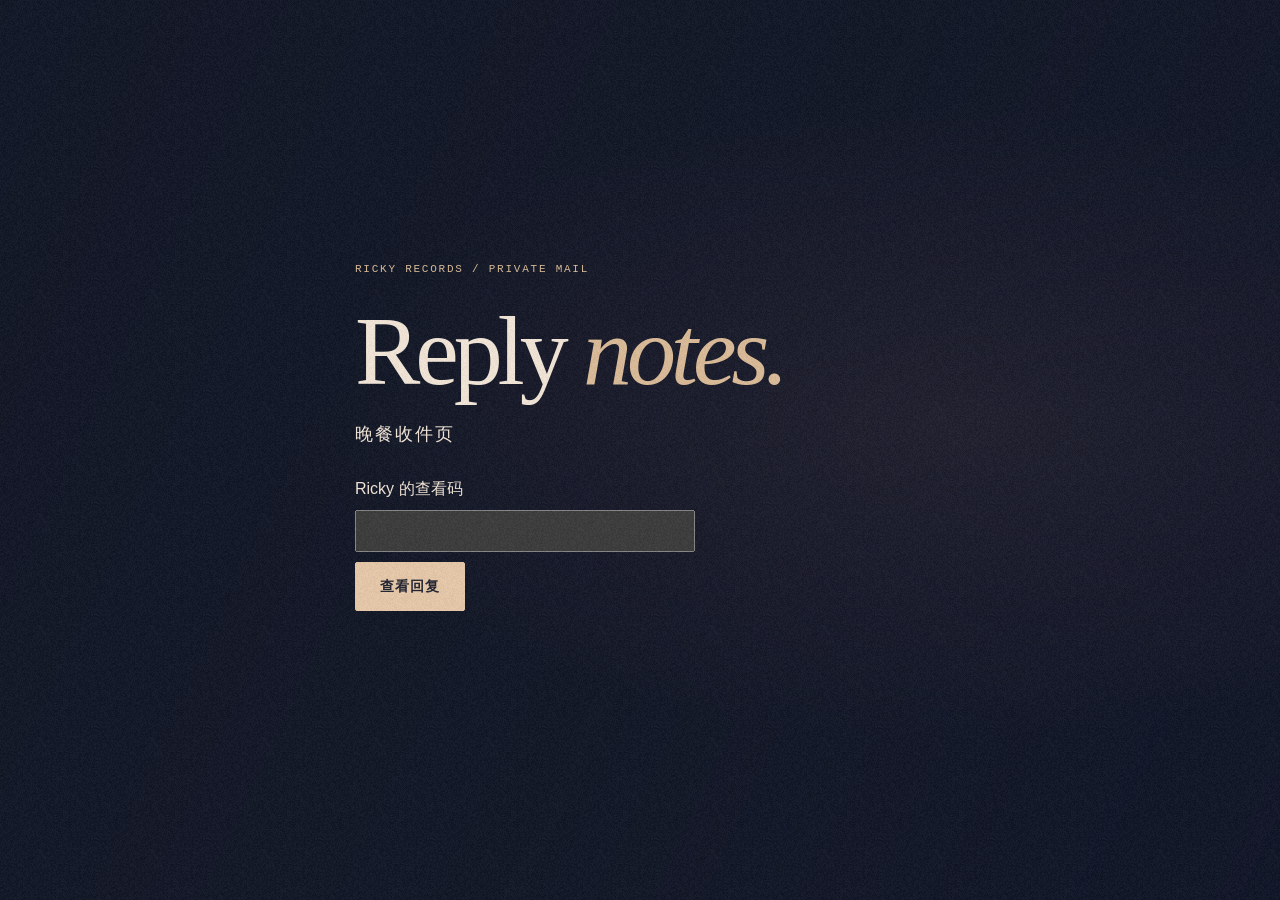
==== inbox.html @ dfeb4239 "Receive explicit dinner replies in a private Ricky inbox" ====
<!doctype html>
<html lang="zh-CN"><head><meta charset="utf-8"><meta name="viewport" content="width=device-width, initial-scale=1, viewport-fit=cover"><meta name="referrer" content="no-referrer"><meta name="robots" content="noindex,nofollow"><title>Ricky · 晚餐收件页</title><link rel="icon" href="assets/favicon.svg"><link rel="stylesheet" href="css/style.css?v=reply2"><script defer src="js/config.js?v=reply2"></script><script defer src="js/inbox.js?v=reply2"></script></head>
<body><main class="frame"><section class="mailbox"><p class="eyebrow">RICKY RECORDS / PRIVATE MAIL</p><h1>Reply <em>notes.</em></h1><p class="subtitle">晚餐收件页</p>
<form id="login"><label for="mailKey">Ricky 的查看码</label><input id="mailKey" type="password" autocomplete="current-password" required><button class="primary-btn">查看回复</button></form>
<p id="mailStatus" role="status"></p><dl id="mailDetails" hidden></dl><button id="reloadMail" class="secondary-btn" hidden>刷新回复</button>
</section></main></body></html>
---- css/style.css ----
:root {
  --night:#111626; --cream:#f3e6d8; --gold:#d0a985; --rose:#d9adab;
  --ink:#272633; --text:var(--cream); --accent:#dbbc98; --quiet:#b1acb2;
  --rule:rgba(211,188,160,.25); --ease:cubic-bezier(.22,.74,.23,1);
  --serif:Baskerville,"Iowan Old Style","Times New Roman",Georgia,serif;
  --mono:"SFMono-Regular",Consolas,"Liberation Mono",monospace;
  font-family:-apple-system,BlinkMacSystemFont,"PingFang SC","Microsoft Yahei",sans-serif;
  color-scheme:dark;
}
* {box-sizing:border-box}
[hidden] {display:none!important}
body {margin:0; min-height:100vh; min-height:100svh; display:flex; flex-direction:column; color:var(--text); background:var(--night); transition:background-color .85s,color .5s; -webkit-text-size-adjust:100%}
body:before {content:""; position:fixed; inset:0; pointer-events:none; z-index:-1; background:radial-gradient(ellipse at 74% 47%,#55404738,transparent 47%),linear-gradient(115deg,#0a112022,transparent 55%,#0a102840)}
body:after,.sleeve:after,.paper:after {content:""; position:absolute; inset:0; pointer-events:none; background-image:url('../assets/grain.png'); opacity:.09}
body:after {position:fixed; z-index:3; opacity:.042}
.sky {position:fixed; inset:0; z-index:-1; pointer-events:none; background:url('../assets/sky.svg') center / 1100px auto repeat; opacity:.68; transition:opacity .7s}
.symbols {position:absolute;width:0;height:0;overflow:hidden}
h1,h2,p,figure {margin:0}
h1,h2,.brand,.headline,.cover-title,.ticket-heading {font-family:var(--serif);font-weight:400}
button,a,input {font:inherit; -webkit-tap-highlight-color:transparent}
button,a {touch-action:manipulation}
button {cursor:pointer; color:inherit; background:none; border:0}
a {color:inherit;text-decoration:none}
a:focus-visible,button:focus-visible,input:focus-visible {outline:2px solid currentColor; outline-offset:4px}
h1:focus,h2:focus {outline:none}
.frame {width:min(88%,1440px);margin-inline:auto}
.mono,.eyebrow,.ticket-info small {font-family:var(--mono);font-weight:400;font-variant-numeric:tabular-nums}
.site-header {height:88px;flex:none;display:flex;align-items:center;justify-content:space-between;border-bottom:1px solid var(--rule);padding-top:env(safe-area-inset-top)}
.brand {display:inline-flex;align-items:center;gap:12px;font-size:26px;letter-spacing:-.055em;min-height:46px}
.brand svg {width:36px;height:36px;color:var(--accent)}
.brand i {font-weight:400}
.utility {display:flex;align-items:center;gap:22px}
.catalog,.sound {font-size:10px;letter-spacing:.14em}
.catalog {color:var(--quiet)}
.sound {display:flex;align-items:center;gap:10px;min-height:44px;padding:0 0 0 22px;position:relative}
.sound:before {content:"";position:absolute;left:0;height:15px;border-left:1px solid var(--rule)}
.meter {display:inline-flex;align-items:center;gap:2px;height:16px;color:var(--accent)}
.meter b {width:2px;height:6px;background:currentColor}
.meter b:nth-child(2){height:11px}.meter b:nth-child(3){height:15px}.meter b:nth-child(4){height:9px}
.sound[aria-pressed="true"] b {animation:meter .8s ease-in-out infinite alternate}
.sound[aria-pressed="true"] b:nth-child(even){animation-delay:-.4s}
@keyframes meter {from{transform:scaleY(.4)}to{transform:scaleY(1)}}
main {flex:1;display:flex;align-items:center}
.scene {width:100%;padding:clamp(40px,6vh,86px) 0;min-width:0}
.scene.active:not(#intro),body.has-entered #intro.active {animation:enter .65s var(--ease) both}
@keyframes enter {from{opacity:0;transform:translateY(9px)}to{opacity:1;transform:none}}
.intro-layout {display:grid;grid-template-columns:.88fr 1.12fr;gap:1%;align-items:center}
.intro-copy {position:relative;z-index:2;padding:4px 0 10px}
.eyebrow {display:flex;align-items:center;gap:12px;font-size:11px;line-height:1.5;letter-spacing:.16em;color:var(--accent)}
.rule {width:35px;height:1px;background:currentColor}
.slash {opacity:.58}
h1 {font-size:clamp(71px,7vw,112px);line-height:.94;letter-spacing:-.052em;margin:28px 0 22px}
h1 em,.headline em {color:var(--accent);font-weight:400}
.hero-chinese,.subtitle {font-family:"Songti SC","Noto Serif CJK SC","STSong",serif;letter-spacing:.11em;font-size:clamp(16px,1.38vw,22px);line-height:1.8}
.play-row {margin-top:34px;display:flex;align-items:center;gap:17px}
.primary-btn,.secondary-btn {display:inline-flex;align-items:center;justify-content:center;min-height:48px;border-radius:2px;padding:13px 24px;font-size:14px;letter-spacing:.08em;line-height:1.5;transition:transform .22s,background .22s}
.primary-btn {background:#e6c9a9;color:#222331;border:1px solid #e6c9a9;font-weight:600}
.secondary-btn {border:1px solid var(--rule);color:var(--text)}
.play-icon {width:0;height:0;border-left:9px solid currentColor;border-top:5px solid transparent;border-bottom:5px solid transparent;margin-right:13px}
.duration,.fine,.save-tip,.flip-hint {font-size:12px;color:var(--quiet);line-height:1.7}
.duration {letter-spacing:.06em}
.skip {position:absolute;bottom:-34px;font-size:13px;min-height:44px;text-decoration:underline}
.pressing {width:100%;max-width:760px;justify-self:end;position:relative;min-width:0}
.assembly {width:100%;aspect-ratio:1.48;position:relative;isolation:isolate}
.assembly:before {content:"";position:absolute;inset:20% 6% -5% 4%;background:radial-gradient(ellipse,#02040acc,transparent 68%);transform:rotate(-8deg);filter:blur(10px)}
.sleeve {position:absolute;top:6%;left:2.6%;width:62.5%;aspect-ratio:1;transform:rotate(-7deg);background:#22202b url('../assets/sleeve.svg') center/cover;border:1px solid #b79a855c;box-shadow:2px 3px 0 #332d31,4px 4px 1px #0b0d16,8px 14px 21px #05071080;pointer-events:none;color:#eedbc4}
.cover-frame {position:absolute;inset:3.2%;border:1px solid #cfac8c70;box-shadow:inset 0 0 0 3px #1d1c2680}
.cover-top,.cover-bottom {position:absolute;left:7%;right:7%;display:flex;justify-content:space-between;letter-spacing:.13em;font-size:clamp(6px,.56vw,9px);line-height:1}
.cover-top {top:7%}.cover-bottom {bottom:6.4%}
.cover-title {position:absolute;top:12%;left:7%;font-size:clamp(27px,3.1vw,51px);line-height:.89;letter-spacing:-.055em;text-shadow:0 1px 10px #141322b0}
.cover-title i {font-weight:400}
.record {position:absolute;top:6.8%;right:1.7%;width:61%;aspect-ratio:1;padding:0;border-radius:50%;box-shadow:4px 12px 16px #04060c90,inset 0 0 0 1px #b1a496;transition:transform 1.25s var(--ease);background:#13151c}
.vinyl,.rings {position:absolute;inset:0;border-radius:50%;display:grid;place-items:center}
.vinyl {overflow:hidden;border:1px solid #aca6a088;background:repeating-radial-gradient(circle,#10121b 0px,#2e303a .85px,#151720 1.8px,#1a1d27 2.9px);animation:spin 4s linear infinite paused}
.vinyl:before {content:"";position:absolute;inset:0;border-radius:50%;background:conic-gradient(from -25deg,#0d101744 0deg,#bdb6aa69 35deg,#87899132 50deg,transparent 64deg,#01020a88 90deg,#8d879530 125deg,#29273320 151deg,#0002 174deg,#a49eab66 205deg,#c7af9460 214deg,transparent 235deg,#02030a88 260deg,#66677737 300deg,transparent 330deg)}
.rings {inset:4.5%;border:2px solid #15151b80;box-shadow:inset 0 0 0 1px #d8c6ae24}
.rings:before,.rings:after {content:"";position:absolute;inset:8%;border:2px solid #070a1080;border-radius:50%;box-shadow:0 0 0 1px #ccbca231}
.rings:after {inset:18%}
.label {position:relative;width:34%;aspect-ratio:1;display:flex;align-items:center;justify-content:space-evenly;flex-direction:column;border-radius:50%;background:repeating-radial-gradient(circle,transparent 0 5px,#33272b0d 6px),#b8948a;color:#322832;box-shadow:0 0 0 7px #17171e,0 0 0 8px #7e7777}
.label:after {content:"";position:absolute;width:5%;aspect-ratio:1;border-radius:50%;background:#171821;top:48%}
.label b,.label small {font:7px var(--mono);letter-spacing:.14em}.label i {font:italic clamp(12px,1.5vw,24px) var(--serif);transform:translateY(45%)}
.tonearm {position:absolute;right:-1%;top:-.6%;width:12.6%;height:auto;transform:rotate(-12deg);transform-origin:72.5% 10%;filter:drop-shadow(2px 3px 2px #05060ba8);transition:transform .8s var(--ease);pointer-events:none}
@keyframes spin {to{transform:rotate(360deg)}}
.starting .vinyl {animation-play-state:running}.starting .record {transform:translateX(2%)}
.starting .tonearm {transform:rotate(17deg)}
.starting .intro-copy h1,.starting .hero-chinese {opacity:0;transform:translateY(-8px);transition:.85s .25s}
.starting .assembly {filter:drop-shadow(0 0 22px #ae815d23);transition:filter .8s}
.art-caption {margin:4.4% 3% 0 6%;border-top:1px solid var(--rule);display:flex;align-items:center;justify-content:space-between;padding-top:11px;color:var(--quiet);font-size:10px;letter-spacing:.12em}
.art-caption b {font-weight:400;padding:0 8px}.art-caption span:first-child {color:var(--accent)}.pin {display:inline-block;background:currentColor;width:5px;height:5px;border-radius:50%;vertical-align:middle;margin-right:8px}
.secret {position:absolute;left:0;right:0;top:100%;text-align:center;font:italic 15px/1.8 var(--serif);color:var(--accent);padding-top:6px}
.secret:not(:empty):before {content:"✧";margin-right:8px;animation:glint 1.4s ease both}
@keyframes glint {0%{opacity:0}45%{text-shadow:0 0 14px #ffe4aa}100%{opacity:1}}
footer.frame {padding-top:10px;padding-bottom:max(18px,env(safe-area-inset-bottom))}
.footer-rule,.colophon {display:flex;align-items:center;justify-content:space-between;color:var(--quiet);font-size:9px;letter-spacing:.17em}
.footer-rule {gap:14px}.footer-rule:after {content:"";height:1px;background:var(--rule);flex:1;order:1}.footer-rule span:last-child {order:2}
.tracks {display:grid;grid-template-columns:repeat(6,minmax(0,1fr));gap:12px;margin:12px 0 20px}
.tracks button {display:flex;align-items:center;gap:11px;text-align:left;min-height:46px;padding:6px 0;font:17px var(--serif);color:var(--quiet)}
.tracks button:disabled {cursor:default;color:var(--quiet);opacity:.82}
.tracks button span {font:10px var(--mono);letter-spacing:.05em}
.tracks button[aria-current="step"] {color:var(--accent)}.tracks button[aria-current="step"] span:before {content:"";display:inline-block;border-left:5px solid currentColor;border-block:3px solid transparent;margin-right:7px}
.colophon {padding-top:16px;border-top:1px solid var(--rule);font-size:8px}.colophon svg {width:11px;height:11px;color:var(--accent)}
body[data-act="1"],body[data-act="2"],body[data-act="5"][data-answer="yes"] {--text:#322b30;--accent:#855b4d;--quiet:#6d5d5f;--rule:#64514742;background-color:#ddd0be;color-scheme:light}
body[data-act="1"] .sky,body[data-act="2"] .sky {opacity:.08}
body[data-act="2"] {background-color:#e3d4c7}
body[data-act="4"],body[data-act="5"] {background-color:#251e2a}
body[data-act="5"][data-answer="yes"] {background-color:#e1c3b6}
body[data-act="5"][data-answer="yes"]:before {background:radial-gradient(ellipse at 21% 22%,#f6dfb9,transparent 72%)}
body[data-act="1"] .primary-btn,body[data-act="2"] .primary-btn,body[data-act="5"][data-answer="yes"] .primary-btn {background:#392f36;color:#f6eadc;border-color:#392f36}
.letter-layout {width:min(100%,600px);margin:auto}
.paper {position:relative;isolation:isolate;background:linear-gradient(120deg,#f8efe0,#ecdec9 79%,#f3e7d5);padding:30px clamp(28px,5vw,62px);color:#403339;border:1px solid #b49e853d;box-shadow:2px 4px 0 -1px #f5e9d6,3px 5px 0 -1px #bca990,0 14px 36px #4a38331a}
.paper:after {opacity:.09;z-index:-1}
.printline {display:flex;justify-content:space-between;gap:12px;font-size:9px;letter-spacing:.12em;color:#806d61;border-bottom:1px solid #ad998366;padding-bottom:14px}
.paper-salutation,.signature {font:italic 26px/1.1 var(--serif);color:#815c56}
.paper-salutation {margin:24px 0 12px}
.paper h2 {font:500 clamp(21px,2vw,30px)/1.6 "Songti SC",serif;margin-bottom:13px}
.lyrics-lines {font-family:"Songti SC","STSong",serif;font-size:16px;line-height:1.8;letter-spacing:.04em;overflow-wrap:anywhere}
.stanza {margin-top:9px}
.paper-last {margin-top:20px;display:flex;align-items:end;justify-content:space-between}
.signature {font-size:20px;overflow-wrap:anywhere}.signature em {font-size:29px}.stamp {width:44px;height:44px;color:#ad8d78;flex:none}
#lyrics.active .line {animation:line-in .62s both;animation-delay:var(--delay,0s)}
#lyrics.revealed .line {animation:none}
@keyframes line-in {from{opacity:0;transform:translateY(4px)}to{opacity:1;transform:none}}
.scene-actions,.ending-actions,.choices {display:flex;justify-content:center;align-items:center;flex-wrap:wrap;gap:14px;margin-top:24px}
.subtle,.skip {font-size:13px;color:var(--quiet);min-height:44px;padding:8px 10px;text-underline-offset:4px;text-decoration:underline;text-decoration-color:var(--rule)}
.center-layout {width:min(100%,860px);margin:auto;text-align:center}
.center-layout .eyebrow {justify-content:center;margin-bottom:15px}
.headline {font-size:clamp(52px,5.6vw,88px);letter-spacing:-.052em;line-height:1}
.center-layout .subtitle {margin:17px 0 22px}
.ticket-wrap {display:block;perspective:1400px;position:relative;padding:0;width:min(100%,690px);margin:35px auto 0;text-align:left;color:#392d32}
.ticket-flipper {display:grid;transform-style:preserve-3d;transition:transform .7s var(--ease)}
.ticket-wrap[aria-pressed="true"] .ticket-flipper {transform:rotateY(180deg)}
.ticket-face {grid-area:1/1;backface-visibility:hidden;-webkit-backface-visibility:hidden;border:1px solid #b7a38e;background:#f1e3cb;box-shadow:0 12px 22px #56423420}
.ticket-front {display:grid;grid-template-columns:27% 1fr 15%;min-height:228px}
.ticket-picture {background:#28232a url('../assets/sleeve.svg') center/cover;display:flex;align-items:start;padding:16px;line-height:.89;color:#f3e6d8}
.ticket-picture i {font:italic 30px/.88 var(--serif)}
.ticket-body {padding:21px;display:flex;flex-direction:column;justify-content:center;gap:17px}
.ticket-kicker {font-size:10px;letter-spacing:.16em;color:#7a6056}
.ticket-info {display:grid;grid-template-columns:1fr 1fr;gap:17px 16px;overflow-wrap:anywhere}
.ticket-info small {display:block;font-size:9px;color:#705b54;letter-spacing:.05em;margin-bottom:4px}
.ticket-info strong {font-weight:500;font-size:15px;line-height:1.6}
.ticket-stub {border-left:1px dashed #aa9282;display:flex;align-items:center;justify-content:center;flex-direction:column;gap:12px;font-size:10px;letter-spacing:.06em}
.barcode {width:55%;height:50px;background:repeating-linear-gradient(90deg,#453941 0 1px,transparent 1px 3px,#453941 3px 5px,transparent 5px 7px,#453941 7px 8px,transparent 8px 11px)}
.ticket-reverse {transform:rotateY(180deg);display:flex;flex-direction:column;align-items:center;justify-content:center;gap:12px;text-align:center;padding:18px;background:#352c34;color:#efdfc7}
.ticket-reverse svg {width:20px;height:20px;color:#c49e7c}
.ticket-reverse i {font:italic clamp(22px,3vw,36px)/1.1 var(--serif)}.ticket-reverse span {font-size:14px}.ticket-reverse small {font-size:9px;letter-spacing:.16em}
.flip-hint {margin-top:15px}
fieldset {border:0;margin:22px auto 0;padding:0}legend,#alternateWrap {font-size:14px}#candidateList {display:flex;gap:8px;justify-content:center;flex-wrap:wrap;margin-top:8px}
#candidateList button {padding:8px 15px;min-height:44px;border:1px solid var(--rule);border-radius:2px}#candidateList button[aria-pressed="true"] {background:#42353a;color:#ffead3}
.choice-mark {position:relative;display:grid;place-items:center;margin:20px auto 22px;width:85px;height:50px;color:#c4a080}.choice-mark:before,.choice-mark:after {content:"";position:absolute;inset:12px 0;border:1px solid #c4a08066;border-radius:50%;transform:rotate(-17deg)}.choice-mark:after {transform:rotate(17deg)}.choice-mark svg {width:26px;height:26px}
.choices {margin-bottom:14px}.choices>button {min-width:130px}
.accepting .choice-mark svg {animation:glint .7s both;filter:drop-shadow(0 0 10px #d9adab)}
body:has(.accepting){background-color:#49323c}
.ending-card {max-width:580px;margin:22px auto 8px;box-shadow:0 8px 22px #3f302629}
.ending-card img {width:100%;height:auto;display:block}
.ending-actions {margin-top:18px}
.copy-status:not(:empty) {margin:12px auto 0;max-width:38em;font-size:14px;line-height:1.7;user-select:all}
.fine {margin-top:12px}
.closing-quote {margin-top:25px;font:20px/1.25 var(--serif)}.closing-quote p {font:13px/1.8 "Songti SC",serif;margin-top:10px}
#alternateWrap {display:grid;gap:9px;justify-items:center;margin:24px auto}
input[type="date"] {border:1px solid var(--rule);background:transparent;color:inherit;border-radius:2px;padding:10px;min-height:44px;max-width:100%}
.toast {position:fixed;z-index:5;bottom:max(20px,env(safe-area-inset-bottom));left:50%;transform:translate(-50%,10px);opacity:0;pointer-events:none;background:#292631;color:#f4e6d6;border:1px solid #a5887080;padding:12px 16px;font-size:14px;transition:.2s;width:max-content;max-width:90vw;text-align:center}
.toast.show {transform:translate(-50%,0);opacity:1}
@media(hover:hover){.primary-btn:hover,.secondary-btn:hover {transform:translateY(-2px)}.subtle:hover,.skip:hover,.tracks button:enabled:hover,.sound:hover {color:var(--accent)}}
@media(min-width:801px){#intro {padding-block:clamp(48px,7vh,110px)}}
@media(max-width:800px){
  .frame {width:89%}.site-header {height:69px}.brand {font-size:24px}.brand svg {width:30px;height:30px}
  .intro-layout {grid-template-columns:.92fr 1.08fr}.intro-copy h1 {font-size:clamp(53px,8vw,68px)}
  .art-caption {font-size:8px}.duration {font-size:10px}.play-row {gap:9px}
  .tracks {gap:5px}.tracks button {font-size:15px;gap:7px}
}
@media(max-width:620px){
  .frame {width:calc(100% - 42px - env(safe-area-inset-left) - env(safe-area-inset-right))}
  .site-header {height:calc(61px + env(safe-area-inset-top))}.brand{gap:8px;font-size:22px}.brand svg{width:28px;height:28px}
  .catalog {display:none}.sound {padding:0;font-size:9px}.sound:before{display:none}
  #intro {padding:20px 0 23px}
  .intro-layout {grid-template-columns:1fr;gap:17px}
  .pressing {grid-area:1/1;width:min(96%,400px);justify-self:center}
  .assembly {aspect-ratio:1.56}.sleeve{width:59%;left:4%}.record{width:58%;right:4%}.tonearm{right:1%}
  .cover-title {font-size:clamp(22px,6.1vw,32px)}.cover-top,.cover-bottom{font-size:5.5px}.art-caption {margin:4% 5% 0;padding-top:7px;font-size:8px}
  .intro-copy {padding:2px 0 0}.eyebrow {font-size:10px;gap:8px}.rule{width:22px}
  .intro-copy h1 {font-size:clamp(55px,13.5vw,78px);line-height:.89;letter-spacing:-.052em;margin:15px 0}
    .hero-chinese {font-size:16px}.play-row {margin-top:17px;gap:14px}
  .primary-btn,.secondary-btn {padding:11px 20px;min-height:46px}.skip {bottom:0;left:auto;right:0}
  .secret:not(:empty) {top:auto;bottom:13%;left:4%;right:4%;background:#1c1b26f2;padding:8px 6px;font-size:13px}
  .footer-rule {font-size:8px}.tracks {margin:7px 0 10px;gap:3px}.tracks button {font-size:13px;display:flex;flex-direction:column;align-items:flex-start;justify-content:center;gap:4px}.tracks button span{font-size:9px}
  .colophon {font-size:7px;padding-top:11px}footer.frame{padding-top:5px}
  .scene {padding:32px 0}.paper {padding:22px}.printline {font-size:8px}.paper h2 {font-size:23px}
  .scene-actions {gap:5px}.scene-actions .subtle {font-size:12px}.scene-actions .primary-btn{margin-left:auto}
  .center-layout .scene-actions .primary-btn {margin-left:0}.headline {font-size:clamp(47px,12vw,67px)}
  .ticket-front{grid-template-columns:1fr 61px;min-height:255px}.ticket-picture{grid-column:1/-1;min-height:77px;background-position:50% 64%;align-items:center;padding:8px 18px}
  .ticket-picture i{font-size:24px}.ticket-body {padding:15px;gap:12px}.ticket-stub{font-size:9px}.ticket-info{gap:10px}.ticket-info strong{font-size:14px}
  .ticket-wrap {margin-top:24px}.choices{flex-direction:column;gap:10px}.choices>button{width:min(100%,280px)}.ending-actions{gap:8px}
}
@media(max-width:360px){.frame{width:calc(100% - 32px)}.tracks button{font-size:12px}}
@media(prefers-reduced-motion:reduce){*,*:before,*:after{animation:none!important;transition:none!important;scroll-behavior:auto!important}.starting .intro-copy h1,.starting .hero-chinese{opacity:1;transform:none}}

.art-status:not(:empty) {position:absolute;bottom:40px;left:9%;padding:5px 9px;font-size:12px;background:#26232f;color:#f3e6d8}
@media(min-width:621px){.secret{top:calc(100% + 1px)}}
@keyframes first-turn {from{transform:rotate(0)}to{transform:rotate(48deg)}}
.starting .vinyl {animation:first-turn 1.1s .28s cubic-bezier(.42,0,.82,.65) both}
.accepting .choice-mark:before,.accepting .choice-mark:after {box-shadow:26px -20px 3px -11px #e4c2aa,-28px 21px 2px -11px #e4c2aa;transition:box-shadow .45s}
@media(prefers-reduced-motion:reduce){.starting .vinyl{animation:none}}

.paper-salutation {overflow-wrap:anywhere}
.choice-mark i {position:absolute;opacity:0;left:-14%;top:8%;font:12px var(--serif);pointer-events:none}
.choice-mark i:nth-of-type(2){left:89%;top:72%;font-size:9px}
.choice-mark i:nth-of-type(3){left:78%;top:-13%;font-size:10px}
.choice-mark i:nth-of-type(4){left:8%;top:70%;font-size:8px}
.accepting .choice-mark i {animation:starlight .65s var(--ease) both}
.accepting .choice-mark i:nth-child(even){animation-delay:70ms}
@keyframes starlight {0%{opacity:0;transform:scale(.5)}45%{opacity:.9}100%{opacity:0;transform:translateY(-7px) scale(1.1)}}

/* Private pressing — light follows the jacket while the vinyl turns independently. */
.orbit-score {position:absolute;inset:-5% -2%;width:104%;height:110%;pointer-events:none;color:#c5a786;stroke:currentColor;stroke-width:.8;opacity:.55}
.orbit-score ellipse:nth-child(2){stroke-dasharray:.002 .019;opacity:.7}
.orbit-score path {opacity:.45}
.cover-foil {position:absolute;inset:0;pointer-events:none;background:linear-gradient(112deg,transparent 33%,#f1d5a61c 45%,#ffe5be36 48%,#e4be9714 52%,transparent 63%);background-size:240% 100%;background-position:var(--foil-x,35%) center;mix-blend-mode:screen}
.choice-mark .constellation {position:absolute;left:50%;top:50%;transform:translate(-50%,-50%);width:min(75vw,430px);height:auto;pointer-events:none}
.constellation path {stroke:currentColor;stroke-width:.8;stroke-dasharray:1;stroke-dashoffset:1}
.constellation g {opacity:0}
.record {touch-action:pan-y pinch-zoom;user-select:none;-webkit-user-select:none}
@media (prefers-reduced-motion:no-preference) {
  .sleeve {transform:perspective(850px) rotateX(var(--tilt-x,0deg)) rotateY(var(--tilt-y,0deg)) rotate(-7deg);transition:transform .24s ease-out}
  .vinyl {rotate:var(--scrub,0deg)}
  .intro-layout .orbit-score ellipse:first-child,.intro-layout .orbit-score path {stroke-dasharray:1;animation:trace-orbit 2.3s var(--ease) both}
  .intro-layout .orbit-score path {animation-delay:.23s}
  #intro.active:not(.starting) .record {animation:expose-disc 1.15s var(--ease) both}
  .starting .sleeve {animation:unsleeve 1.85s var(--ease) both}
  .starting .record {transform:translate(1%,-2%) scale(1.035)}
  .starting .vinyl {animation:spin-up 1.52s .3s cubic-bezier(.48,.02,.8,.66) both}
  .starting .assembly {animation:camera-in 1.85s var(--ease) both}
  .starting .tonearm {transition:transform .65s .22s var(--ease)}
  .starting .orbit-score {animation:orbit-fade 1.6s ease both}
  #lyrics.active:not(.revealed) .paper {transform-origin:50% 0;animation:unfold-note .85s var(--ease) both}
  #ticket.active .ticket-wrap {animation:ticket-arrival .72s var(--ease) both}
  .ticket-flipper {transition:transform .82s cubic-bezier(.22,.7,.21,1)}
  .ticket-face {overflow:hidden}
  .ticket-face::after {content:"";position:absolute;inset:0;pointer-events:none;background:linear-gradient(110deg,transparent 28%,#fff0cd55 48%,transparent 69%);transition:transform .82s var(--ease);transform:translateX(-110%)}
  .ticket-wrap[aria-pressed="true"] .ticket-face::after {transform:translateX(110%)}
  .accepting .constellation path {animation:trace-orbit .82s var(--ease) both}
  .accepting .constellation g {animation:light-stars .95s both}
  .accepting .choice-mark .constellation {animation:none}
  #ending.active .ending-card {overflow:hidden;position:relative;animation:print-ticket .95s .08s var(--ease) both;transform-origin:50% 0}
  #ending.active .ending-card::after {content:"";position:absolute;inset:0;pointer-events:none;background:linear-gradient(110deg,transparent 31%,#f1d5a637 49%,transparent 68%);animation:proof-light 1.25s .36s both}
}
@keyframes expose-disc {from{transform:translateX(-22%) rotate(-24deg)}to{transform:none}}
@keyframes trace-orbit {from{stroke-dashoffset:1}to{stroke-dashoffset:0}}
@keyframes unsleeve {0%{transform:rotate(-7deg)}55%,100%{transform:perspective(900px) translate(-13%,4%) rotateY(-14deg) rotate(-12deg)}}
@keyframes spin-up {from{transform:rotate(0)}to{transform:rotate(280deg)}}
@keyframes camera-in {0%,28%{transform:none}77%{opacity:1}100%{transform:scale(1.055);opacity:.14}}
@keyframes orbit-fade {0%{opacity:.55}55%{opacity:.9}100%{opacity:0}}
@keyframes unfold-note {from{opacity:.2;transform:perspective(1000px) translateY(20px) rotateX(-13deg) rotate(-1.7deg)}to{opacity:1;transform:none}}
@keyframes ticket-arrival {from{opacity:0;transform:translateY(20px) rotate(-2deg)}to{opacity:1;transform:none}}
@keyframes light-stars {0%{opacity:0}40%,80%{opacity:1}100%{opacity:.72}}
@keyframes print-ticket {0%{clip-path:inset(0 0 96%);transform:perspective(1000px) rotateX(-12deg)}100%{clip-path:inset(0);transform:none}}
@keyframes proof-light {from{transform:translateX(-105%)}to{transform:translateX(105%)}}

/* A printed supper menu, tucked into the record sleeve. */
body[data-act="3"] {background-color:#332831;--accent:#e1bba4}
.supper {max-width:620px;margin:auto}
.menu-slip {position:relative;background:linear-gradient(#f4e8d8ee,#edddc8ed),url('../assets/grain.png') center/145px;color:#452f35;padding:28px clamp(24px,5vw,48px) 22px;box-shadow:0 16px 44px #170d152b}
.menu-slip:before {content:"";position:absolute;inset:9px;border:1px solid #a3887166;pointer-events:none}
.menu-edition {display:flex;justify-content:space-between;gap:8px;border-bottom:3px double #98756890;padding-bottom:12px;color:#775749;font-size:10px;letter-spacing:.11em}
.menu-heading {display:flex;align-items:center;justify-content:space-between;gap:12px;margin:18px 0}
.menu-heading h2 {font:normal clamp(50px,7vw,76px)/1 var(--serif);letter-spacing:-.055em}
.menu-heading h2 em,.menu-sign i {color:#854e50}
.menu-heading p {font:17px/1.7 "Songti SC",serif;margin-top:6px;overflow-wrap:anywhere}
.supper-seal {width:64px;flex:none;transform:rotate(9deg);color:#916455}
.dish-field {min-width:0;margin:0}
.dish-field legend {font-size:13px;color:#69574d;margin-bottom:9px}
.dish-list {display:grid;grid-template-columns:repeat(2,minmax(0,1fr));column-gap:22px}
.dish-list label {position:relative;display:block;border-bottom:1px dotted #957b6a99;cursor:pointer}
.dish-list input {position:absolute;inset:0;width:100%;height:100%;margin:0;opacity:0;cursor:pointer}
.dish-list span {display:flex;align-items:center;gap:9px;padding:11px 8px;min-height:45px;font:16px/1.4 "Songti SC",serif;transition:background .22s,color .22s}
.dish-list span:before {content:"";box-sizing:border-box;border:1px solid #927566;border-radius:100%;width:11px;height:11px;flex:none}
.dish-list input:checked+span {background:#703d46;color:#ffefdb}
.dish-list input:checked+span:before {border-color:currentColor;background:currentColor;box-shadow:inset 0 0 0 2px #703d46}
.dish-list input:focus-visible+span {outline:2px solid #81464c;outline-offset:-2px}
#dishWriteIn {display:grid;gap:6px;margin-top:12px;font-size:13px;color:#593d3c}
#customDish {width:100%;color:#362833;background:#fcf2e5;border:1px solid #a18778;font-family:inherit;font-size:16px;min-height:44px;padding:8px 12px}
.menu-sign {margin-top:15px;text-align:right;font:italic 20px var(--serif)}
@media(max-width:620px){.tracks{grid-template-columns:repeat(3,minmax(0,1fr))}.tracks button{flex-direction:row;align-items:center;justify-content:flex-start}.menu-slip{padding:23px 22px 18px}.supper-seal{width:46px}.dish-list{column-gap:12px}.menu-edition{font-size:8px}.menu-heading h2{font-size:52px}.menu-heading p{font-size:16px}.dish-list span{padding-inline:6px}}

.mailbox {width:min(100%,570px);padding-block:54px;margin:auto}
.mailbox h1 {font-size:clamp(60px,10vw,98px)}
.mailbox form {display:grid;gap:10px;margin:28px 0;justify-items:start}
.mailbox input {width:100%;max-width:340px;padding:10px;font-size:16px}
#mailStatus {margin:20px 0;color:var(--accent)}
#mailDetails {display:grid;grid-template-columns:6em 1fr;gap:14px;border-block:1px solid var(--rule);padding:22px 0;line-height:1.6}
#mailDetails dd {margin:0;overflow-wrap:anywhere}
#mailDetails dt {color:var(--quiet)}
#submitReply:disabled {opacity:.7;cursor:default}
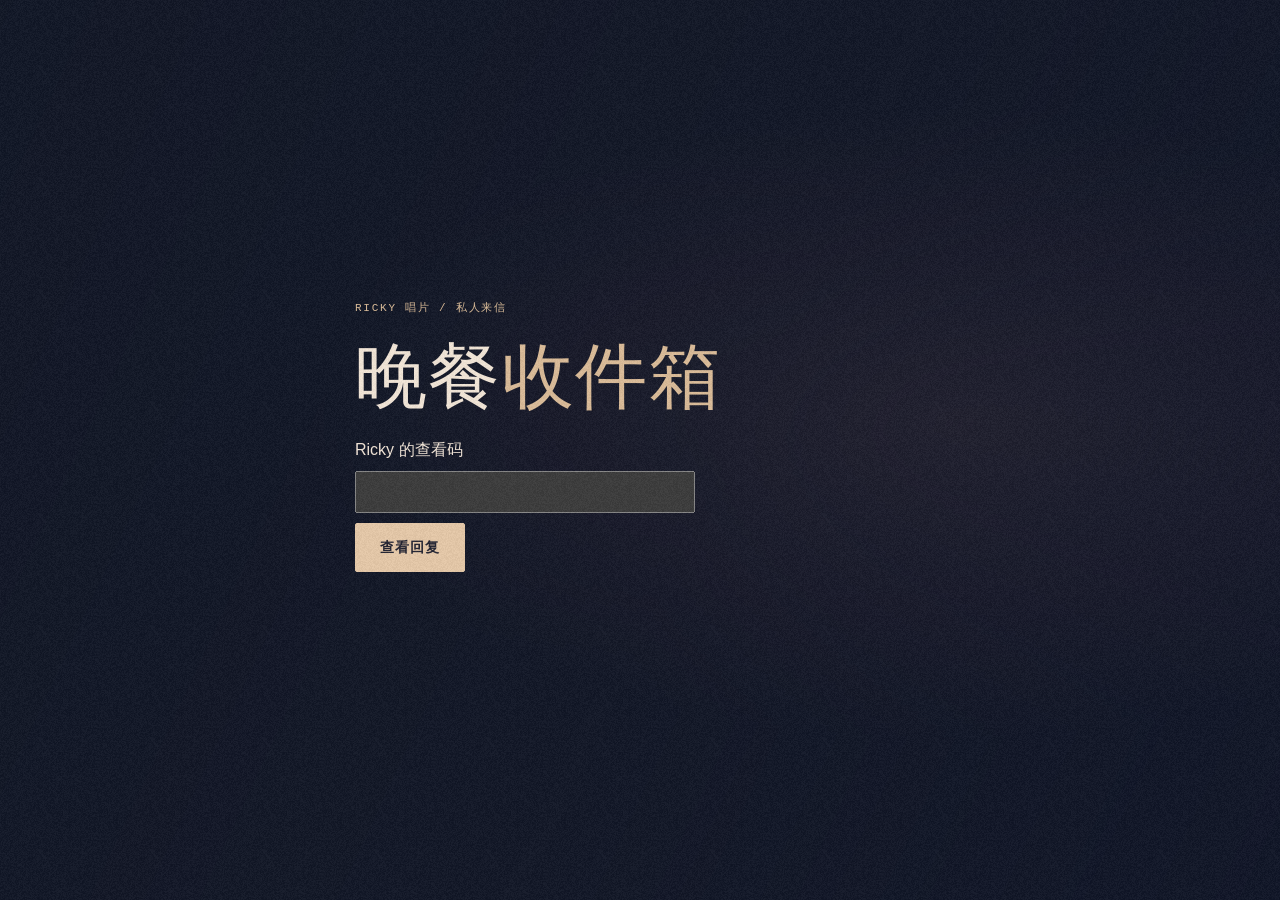
==== commit 81336c58: "Localize the invitation controls and dinner menu in Chinese" ====
--- a/inbox.html
+++ b/inbox.html
@@ -1,6 +1,6 @@
 <!doctype html>
-<html lang="zh-CN"><head><meta charset="utf-8"><meta name="viewport" content="width=device-width, initial-scale=1, viewport-fit=cover"><meta name="referrer" content="no-referrer"><meta name="robots" content="noindex,nofollow"><title>Ricky · 晚餐收件页</title><link rel="icon" href="assets/favicon.svg"><link rel="stylesheet" href="css/style.css?v=reply2"><script defer src="js/config.js?v=reply2"></script><script defer src="js/inbox.js?v=reply2"></script></head>
-<body><main class="frame"><section class="mailbox"><p class="eyebrow">RICKY RECORDS / PRIVATE MAIL</p><h1>Reply <em>notes.</em></h1><p class="subtitle">晚餐收件页</p>
+<html lang="zh-CN"><head><meta charset="utf-8"><meta name="viewport" content="width=device-width, initial-scale=1, viewport-fit=cover"><meta name="referrer" content="no-referrer"><meta name="robots" content="noindex,nofollow"><title>Ricky · 晚餐收件页</title><link rel="icon" href="assets/favicon.svg"><link rel="stylesheet" href="css/style.css?v=zh3"><script defer src="js/config.js?v=zh3"></script><script defer src="js/inbox.js?v=zh3"></script></head>
+<body><main class="frame"><section class="mailbox"><p class="eyebrow">RICKY 唱片 / 私人来信</p><h1>晚餐<em>收件箱</em></h1>
 <form id="login"><label for="mailKey">Ricky 的查看码</label><input id="mailKey" type="password" autocomplete="current-password" required><button class="primary-btn">查看回复</button></form>
 <p id="mailStatus" role="status"></p><dl id="mailDetails" hidden></dl><button id="reloadMail" class="secondary-btn" hidden>刷新回复</button>
 </section></main></body></html>
--- a/css/style.css
+++ b/css/style.css
@@ -290,3 +290,8 @@
 #mailDetails dd {margin:0;overflow-wrap:anywhere}
 #mailDetails dt {color:var(--quiet)}
 #submitReply:disabled {opacity:.7;cursor:default}
+
+.menu-heading h2 {font-family:"Songti SC","STSong",var(--serif);font-size:clamp(36px,6vw,54px);letter-spacing:.025em}
+.menu-heading h2 em,.mailbox h1 em {font-style:normal}
+.mailbox h1 {font-family:"Songti SC","STSong",var(--serif);font-size:clamp(42px,8vw,72px);letter-spacing:.02em}
+.ticket-picture i {font-family:"Songti SC",serif;font-style:normal;line-height:1.14}
